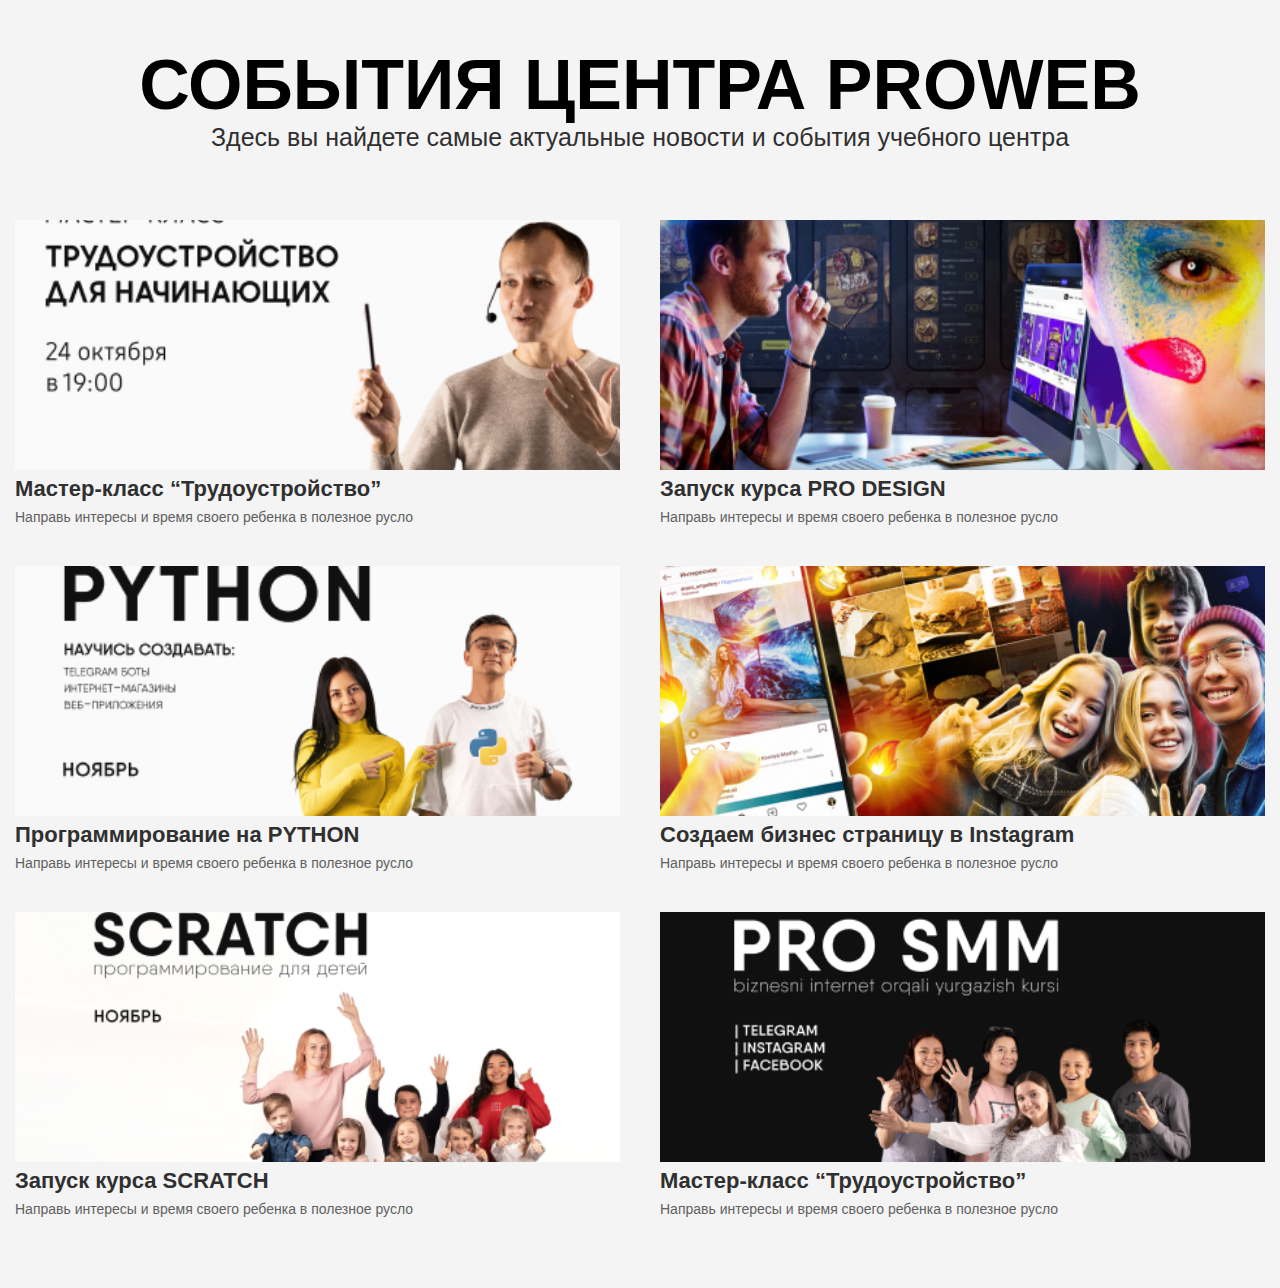
==== pages/events.html @ f5fd1965 "event-v0.0.1" ====
<!DOCTYPE html>
<html lang="ru">

<head>
    <meta charset="UTF-8">
    <meta http-equiv="X-UA-Compatible" content="IE=edge">
    <meta name="viewport" content="width=device-width, initial-scale=1.0">
    <title>События центра PROWEB</title>
    <link rel="stylesheet" href="../styles/style.css">
</head>

<body>
    <section class="events">
        <h2 class="events__title">СОБЫТИЯ ЦЕНТРА PROWEB</h2>
        <p class="events__subtitle">Здесь вы найдете самые актуальные новости и события учебного центра</p>

        <div class="container">
            <div class="events__row"></div>
            <div class="events__single single">
                <div class="single__current">
                    <img class="single__image" src="./" alt="">
                    <h2 class="single__title"></h2>
                    <p class="single__descr"></p>
                    <a class="single__link" href="#">←  На главную страницу событий </a>
                </div>
                <div class="single__more"></div>
            </div>
        </div>

    </section>


    <script src="../scripts/script.js"></script>
</body>

</html>
---- styles/style.css ----
* {
    margin: 0;
    padding: 0;
    box-sizing: border-box;
    font-family: sans-serif;
}
a {
    text-decoration: none;
}
li {
    list-style: none;
}
h1,
h2,
h3,
h4,
h5,
h6,
p,
a,
li {
    line-height: 1;
}
body {
    min-width: 320px;
}
.container {
    max-width: 1500px;
    width: 100%;
    margin: 0 auto;
    padding: 0 15px;
}
.events {
    background: #f4f4f4;
    padding: 50px 0 70px;
}
.events__title {
    font-weight: 700;
    font-size: 70px;
    text-align: center;
}
.events__subtitle {
    font-weight: 300;
    font-size: 25px;
    text-align: center;
    color: #303030;
    margin: 5px 0 70px;
}
.swiper-container {
    max-width: 1400px;
    width: 100%;
}
.swiper-slide {
    display: flex;
    justify-content: center;
    align-items: center;
}
.events__link {
    display: flex;
    flex-direction: column;
}
.events__image {
    width: 100%;
    object-fit: cover;
}
.events__button {
    color: #303030;
    top: 41%;
}
.events__button::after {
    font-size: 30px;
}
.events__link-title {
    font-weight: 600;
    font-size: 22px;
    color: #303030;
    margin: 8px 0;
}
.events__link-subtitle {
    font-weight: 300;
    font-size: 14px;
    color: #616161;
    line-height: 18px;
}
.events__row {
    display: grid;
    grid-template-columns: repeat(3, 1fr);
    grid-gap: 40px;
    grid-column: 50px;
}
.events__row .events__image {
    height: 250px;
}
.events__single {
    display: none;
    grid-template-columns: 3fr 1fr;
    gap: 60px;
}
.single__image {
    width: 100%;
    height: 580px;
    object-fit: cover;
}
.single__title {
    font-weight: 600;
    font-size: 38px;
    color: #303030;
    margin: 30px 0;
}
.single__descr {
    font-weight: 300;
    font-size: 24px;
    line-height: 35px;
    color: #303030;
}
.single__link {
    font-weight: 600;
    font-size: 27px;
    color: #303030;
    display: block;
    margin-top: 50px;
}
.single__current {
    height: fit-content;
}
.single__more {
    overflow-y: auto;
    padding-right: 25px;
}
.single__more .events__link-title {
    font-size: 18px;
}
.single__more .events__link:not(:last-child) {
    margin-bottom: 20px;
}
.single__more .events__image {
    height: 180px;
}
.swiper-container .events__image {
    width: 416px;
    height: 234px;
}
.events__slider {
    position: relative;
    max-width: 1500px;
    width: 100%;
    margin: 0 auto;
}
.events__mobile {
    display: none;
    padding: 0 40px;
}
.events__mobile .events__link {
    margin-bottom: 35px;
}
.events__more-link {
    font-weight: 300;
    font-size: 29px;
    text-align: center;
    border-bottom: 1px solid #303030;
    color: #303030;
    display: block;
    margin: 0 auto;
    width: fit-content;
}

@media (max-width: 1499px) {
    .events__slider {
        max-width: 1000px;
    }
    .swiper-container {
        max-width: 900px;
    }
}
@media (max-width: 1400px) {
    .events__row {
        grid-template-columns: repeat(2, 1fr);
    }
    .single__image {
        height: 480px;
    }
    .single__more .events__image {
        height: 140px;
    }
    .events__single {
        gap: 30px;
    }
}
@media (max-width: 1200px) {
    .events__title {
        font-size: 64px;
    }
    .events__subtitle {
        font-size: 23px;
    }
    .single__image {
        height: 420px;
    }
    .single__title {
        font-size: 30px;
        margin: 20px 0;
    }
    .single__descr {
        font-size: 20px;
        line-height: 28px;
    }
    .single__link {
        font-size: 24px;
        margin-top: 40px;
    }
    .single__more .events__image {
        height: 125px;
    }
    .single__more .events__link-title {
        font-size: 16px;
    }
}
@media (max-width: 992px) {
    .events__title {
        font-size: 50px;
    }
    .events__subtitle {
        font-size: 18px;
    }
    .events__slider {
        max-width: 600px;
    }
    .swiper-container {
        max-width: 500px;
    }
    .events__row {
        grid-template-columns: 1fr;
    }
    .events__row .events__link {
        text-align: center;
    }
    .events__row .events__image {
        object-fit: contain;
    }
    .events__single {
        grid-template-columns: 1fr;
    }
    .single__more {
        padding-right: 0;
    }
    .single__more .events__image {
        height: 260px;
        object-fit: contain;
    }
    .single__more .events__link {
        text-align: center;
    }
    .single__more .events__link-title {
        font-size: 24px;
    }
    .single__image {
        object-fit: contain;
    }
    .single__title {
        text-align: center;
    }
}
@media (max-width: 768px) {
    .events__title {
        font-size: 36px;
    }
    .events__subtitle {
        font-size: 16px;
    }
    .events__slider {
        display: none;
    }
    .events__mobile {
        display: block;
    }
    .single__more .events__image {
        height: 240px;
    }
    .single__image {
        height: 300px;
    }
    .single__title {
        font-size: 28px;
    }
    .single__descr {
        font-size: 18px;
    }
}
@media (max-width: 576px) {
    .events__title {
        font-size: 30px;
    }
    .events__button {
        display: none;
    }
    .swiper-container .events__link {
        text-align: center;
    }
    .swiper-container .events__image {
        width: 100%;
        height: 200px;
        object-fit: contain;
    }
    .events__link-title {
        font-size: 18px;
    }
    .events__mobile {
        padding: 0 20px;
    }
    .events__more-link {
        font-size: 18px;
    }
    .single__more .events__image {
        height: 180px;
    }
    .single__link {
        font-size: 17px;
    }
    .single__more .events__link-title {
        font-size: 16px;
    }
    .single__image {
        height: 180px;
    }
    .single__title {
        font-size: 24px;
        margin: 15px 0;
    }
    .single__descr {
        font-size: 16px;
        line-height: 22px;
    }
}
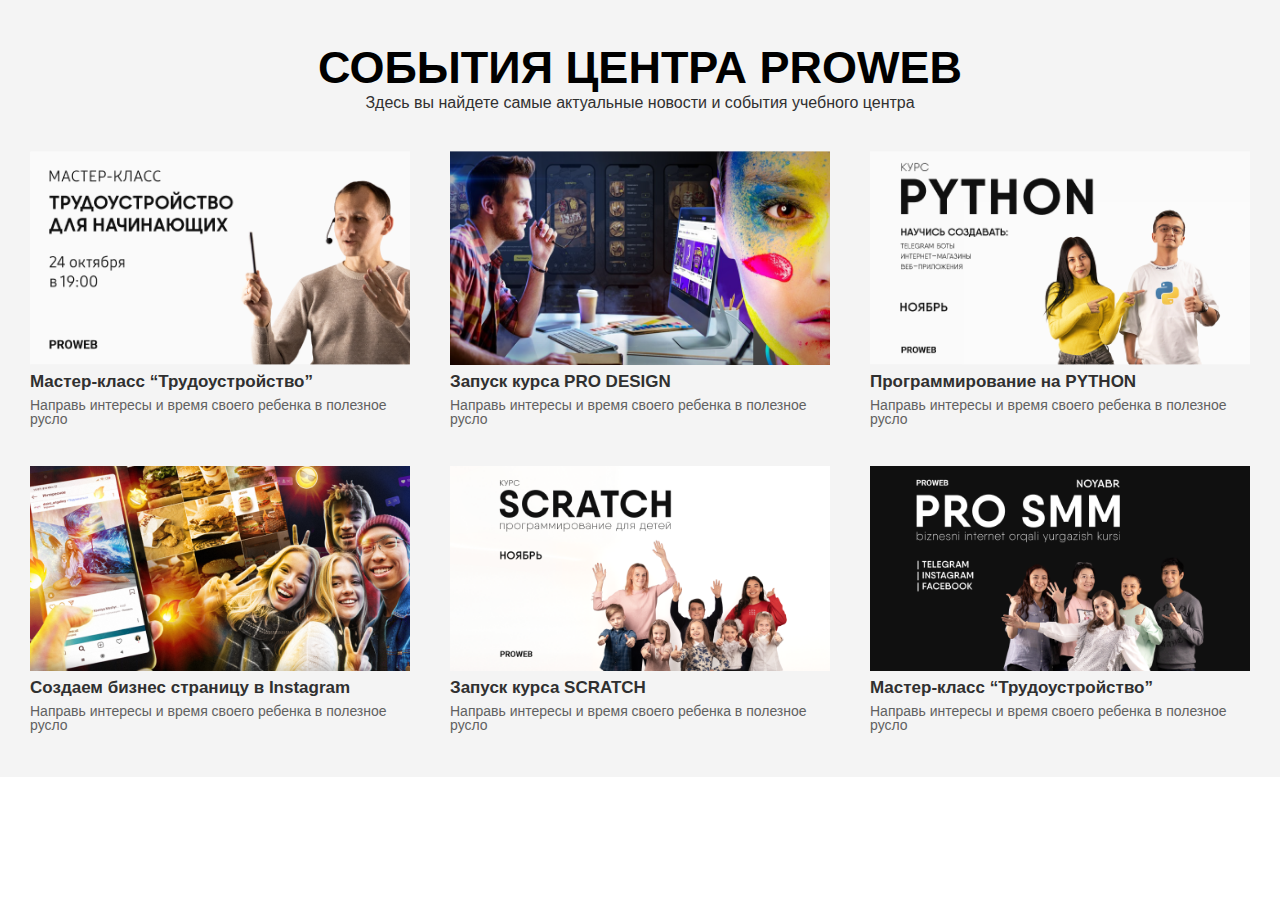
==== commit 553e4750: "event-v0.0.4" ====
--- a/pages/events.html
+++ b/pages/events.html
@@ -11,10 +11,11 @@
 
 <body>
     <section class="events">
-        <h2 class="events__title">СОБЫТИЯ ЦЕНТРА PROWEB</h2>
-        <p class="events__subtitle">Здесь вы найдете самые актуальные новости и события учебного центра</p>
-
         <div class="container">
+            <h2 class="events__title">СОБЫТИЯ ЦЕНТРА PROWEB</h2>
+            <p class="events__subtitle">Здесь вы найдете самые актуальные новости и события учебного центра</p>
+        </div>
+        
             <div class="events__row"></div>
             <div class="events__single single">
                 <div class="single__current">
@@ -25,7 +26,6 @@
                 </div>
                 <div class="single__more"></div>
             </div>
-        </div>
 
     </section>
 
--- a/styles/style.css
+++ b/styles/style.css
@@ -2,7 +2,7 @@
     margin: 0;
     padding: 0;
     box-sizing: border-box;
-    font-family: sans-serif;
+    font-family: "Inter", sans-serif;
 }
 a {
     text-decoration: none;
@@ -33,6 +33,9 @@
 .events {
     background: #f4f4f4;
     padding: 50px 0 70px;
+    display: flex;
+    flex-direction: column;
+    align-items: center;
 }
 .events__title {
     font-weight: 700;
@@ -87,18 +90,18 @@
     grid-template-columns: repeat(3, 1fr);
     grid-gap: 40px;
     grid-column: 50px;
-}
-.events__row .events__image {
-    height: 250px;
+    padding: 0 30px;
 }
 .events__single {
     display: none;
     grid-template-columns: 3fr 1fr;
     gap: 60px;
+    max-width: 1500px;
+    width: 100%;
+    padding: 0 15px;
 }
 .single__image {
     width: 100%;
-    height: 580px;
     object-fit: cover;
 }
 .single__title {
@@ -133,18 +136,19 @@
 .single__more .events__link:not(:last-child) {
     margin-bottom: 20px;
 }
-.single__more .events__image {
-    height: 180px;
-}
 .swiper-container .events__image {
-    width: 416px;
-    height: 234px;
+    width: 100%;
+}
+.events__container {
+    padding: 0 120px;
+    width: 100%;
+    display: flex;
+    justify-content: center;
 }
 .events__slider {
     position: relative;
     max-width: 1500px;
     width: 100%;
-    margin: 0 auto;
 }
 .events__mobile {
     display: none;
@@ -163,38 +167,105 @@
     margin: 0 auto;
     width: fit-content;
 }
+.swiper-button-prev {
+    left: -10px;
+}
+.swiper-button-next {
+    right: -10px;
+}
 
-@media (max-width: 1499px) {
-    .events__slider {
-        max-width: 1000px;
-    }
-    .swiper-container {
-        max-width: 900px;
+@media (max-width: 1700px) {
+    .swiper-button-prev {
+        left: -50px;
+    }
+    .swiper-button-next {
+        right: -50px;
+    }
+    .events__link-subtitle {
+        line-height: 16px;
+    }
+    .events__title {
+        font-size: 65px;
+    }
+    .events__subtitle {
+        font-size: 24px;
+    }
+    .events {
+        padding: 65px 0;
+    }
+}
+@media (max-width: 1600px) {
+    .events {
+        padding: 60px 0;
+    }
+    .events__title {
+        font-size: 60px;
+    }
+    .events__subtitle {
+        font-size: 22px;
+        margin-bottom: 65px;
+    }
+    .events__link-subtitle {
+        line-height: 15px;
+    }
+}
+@media (max-width: 1500px) {
+    .events {
+        padding: 55px 0;
+    }
+    .events__title {
+        font-size: 55px;
+    }
+    .events__subtitle {
+        font-size: 20px;
+        margin-bottom: 60px;
+    }
+    .events__link-title {
+        font-size: 20px;
+    }
+    .events__link-subtitle {
+        line-height: 14px;
     }
 }
 @media (max-width: 1400px) {
-    .events__row {
-        grid-template-columns: repeat(2, 1fr);
-    }
-    .single__image {
-        height: 480px;
-    }
-    .single__more .events__image {
-        height: 140px;
-    }
     .events__single {
         gap: 30px;
     }
+    .events__link-title {
+        font-size: 18px;
+    }
+    .events__title {
+        font-size: 50px;
+    }
+    .events__subtitle {
+        font-size: 18px;
+        margin-bottom: 50px;
+    }
+    .events {
+        padding: 50px 0;
+    }
+}
+@media (max-width: 1300px) {
+    .events__link-title {
+        font-size: 17px;
+    }
+    .events__title {
+        font-size: 45px;
+    }
+    .events__subtitle {
+        font-size: 16px;
+        margin-bottom: 40px;
+    }
+    .events {
+        padding: 45px 0;
+    }
 }
 @media (max-width: 1200px) {
-    .events__title {
-        font-size: 64px;
-    }
-    .events__subtitle {
-        font-size: 23px;
-    }
-    .single__image {
-        height: 420px;
+    .events {
+        padding: 40px 0;
+    }
+    .events__subtitle {
+        margin-bottom: 35px;
     }
     .single__title {
         font-size: 30px;
@@ -208,87 +279,97 @@
         font-size: 24px;
         margin-top: 40px;
     }
-    .single__more .events__image {
-        height: 125px;
-    }
     .single__more .events__link-title {
         font-size: 16px;
     }
+    .events__link-title {
+        font-size: 15px;
+    }
+    .events__link-subtitle {
+        font-size: 13px;
+    }
+}
+@media (max-width: 1100px) {
+    .events__row {
+        gap: 30px;
+    }
+    .events {
+        padding: 35px 0;
+    }
+    .events__title {
+        font-size: 42px;
+    }
+    .events__subtitle {
+        font-size: 15px;
+        margin-bottom: 30px;
+    }
+    .events__link-title {
+        font-size: 14px;
+    }
+    .events__link-subtitle {
+        font-size: 12px;
+    }
 }
 @media (max-width: 992px) {
-    .events__title {
-        font-size: 50px;
-    }
-    .events__subtitle {
+    .events__row {
+        grid-template-columns: repeat(2, 1fr);
+    }
+    .events__row .events__link-title {
+        font-size: 17px;
+    }
+    .events__row .events__link-subtitle {
+        font-size: 14px;
+    }
+    .events__single {
+        grid-template-columns: 1fr;
+        padding: 0;
+    }
+    .single__title,
+    .single__descr,
+    .single__link,
+    .single__more .events__link-title,
+    .single__more .events__link-subtitle {
+        padding: 0 15px;
+    }
+    .single__more {
+        padding-right: 0;
+        display: grid;
+        grid-template-columns: repeat(2, 1fr);
+    }
+    .single__more .events__link-title {
+        font-size: 21px;
+    }
+    .single__title {
+        text-align: center;
+    }
+}
+@media (max-width: 768px) {
+    .events__slider {
+        display: none;
+    }
+    .events__mobile .events__link-title {
+        font-size: 17px;
+    }
+    .events__mobile {
+        display: block;
+    }
+    .single__title {
+        font-size: 28px;
+    }
+    .single__descr {
         font-size: 18px;
     }
-    .events__slider {
-        max-width: 600px;
-    }
-    .swiper-container {
-        max-width: 500px;
+    .single__more .events__link-title {
+        font-size: 15px;
+    }
+}
+@media (max-width: 576px) {
+    .single__more {
+        grid-template-columns: 1fr;
     }
     .events__row {
         grid-template-columns: 1fr;
-    }
-    .events__row .events__link {
-        text-align: center;
-    }
-    .events__row .events__image {
-        object-fit: contain;
-    }
-    .events__single {
-        grid-template-columns: 1fr;
-    }
-    .single__more {
-        padding-right: 0;
-    }
-    .single__more .events__image {
-        height: 260px;
-        object-fit: contain;
-    }
-    .single__more .events__link {
-        text-align: center;
-    }
-    .single__more .events__link-title {
-        font-size: 24px;
-    }
-    .single__image {
-        object-fit: contain;
-    }
-    .single__title {
-        text-align: center;
-    }
-}
-@media (max-width: 768px) {
-    .events__title {
-        font-size: 36px;
-    }
-    .events__subtitle {
-        font-size: 16px;
-    }
-    .events__slider {
-        display: none;
-    }
-    .events__mobile {
-        display: block;
-    }
-    .single__more .events__image {
-        height: 240px;
-    }
-    .single__image {
-        height: 300px;
-    }
-    .single__title {
-        font-size: 28px;
-    }
-    .single__descr {
-        font-size: 18px;
-    }
-}
-@media (max-width: 576px) {
-    .events__title {
-        font-size: 30px;
+        padding: 0;
     }
     .events__button {
         display: none;
@@ -305,22 +386,20 @@
         font-size: 18px;
     }
     .events__mobile {
-        padding: 0 20px;
+        padding: 0;
+    }
+    .events__link-title,
+    .events__link-subtitle {
+        padding: 0 15px;
     }
     .events__more-link {
         font-size: 18px;
     }
-    .single__more .events__image {
-        height: 180px;
-    }
     .single__link {
         font-size: 17px;
     }
     .single__more .events__link-title {
         font-size: 16px;
-    }
-    .single__image {
-        height: 180px;
     }
     .single__title {
         font-size: 24px;
@@ -330,4 +409,10 @@
         font-size: 16px;
         line-height: 22px;
     }
-}
+    .events__title {
+        font-size: 25px;
+    }
+    .events__subtitle {
+        font-size: 14px;
+    }
+}
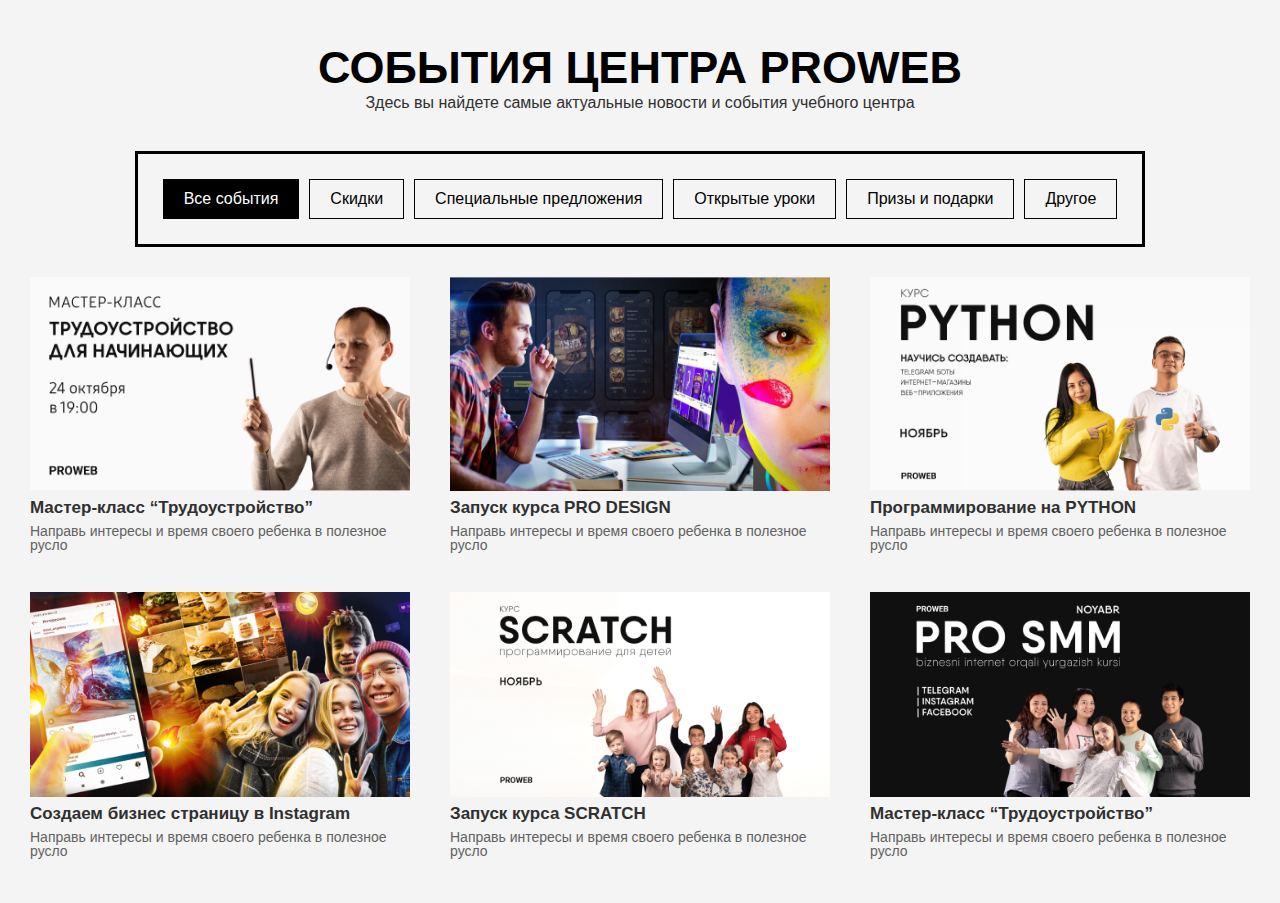
==== commit a48b2508: "Update" ====
--- a/pages/events.html
+++ b/pages/events.html
@@ -15,21 +15,31 @@
             <h2 class="events__title">СОБЫТИЯ ЦЕНТРА PROWEB</h2>
             <p class="events__subtitle">Здесь вы найдете самые актуальные новости и события учебного центра</p>
         </div>
-        
-            <div class="events__row"></div>
-            <div class="events__single single">
-                <div class="single__current">
-                    <img class="single__image" src="./" alt="">
-                    <h2 class="single__title"></h2>
-                    <p class="single__descr"></p>
-                    <a class="single__link" href="#">←  На главную страницу событий </a>
-                </div>
-                <div class="single__more"></div>
+
+        <div class="events__tags">
+            <div class="events__tag events__tag_active" data-tag="all">Все события</div>
+            <div class="events__tag" data-tag="sales">Скидки</div>
+            <div class="events__tag" data-tag="special-offers">Специальные предложения</div>
+            <div class="events__tag" data-tag="open-lessons">Открытые уроки</div>
+            <div class="events__tag" data-tag="gifts">Призы и подарки</div>
+            <div class="events__tag" data-tag="more">Другое</div>
+        </div>
+        <div class="events__row"></div>
+        <div class="events__single single">
+            <div class="single__current">
+                <img class="single__image" src="./" alt="">
+                <h2 class="single__title"></h2>
+                <p class="single__descr"></p>
+                <a class="single__link" href="#">← На главную страницу событий </a>
             </div>
+            <div class="single__more"></div>
+        </div>
 
     </section>
 
 
+    <script src="../scripts/db/events.js"></script>
+    <script src="../scripts/db/tags.js"></script>
     <script src="../scripts/script.js"></script>
 </body>
 
--- a/styles/style.css
+++ b/styles/style.css
@@ -1,14 +1,14 @@
 * {
-    margin: 0;
-    padding: 0;
-    box-sizing: border-box;
-    font-family: "Inter", sans-serif;
+  margin: 0;
+  padding: 0;
+  box-sizing: border-box;
+  font-family: "Inter", sans-serif;
 }
 a {
-    text-decoration: none;
+  text-decoration: none;
 }
 li {
-    list-style: none;
+  list-style: none;
 }
 h1,
 h2,
@@ -19,400 +19,431 @@
 p,
 a,
 li {
-    line-height: 1;
+  line-height: 1;
 }
 body {
-    min-width: 320px;
+  min-width: 320px;
+}
+.d-none {
+    display: none !important;
 }
 .container {
-    max-width: 1500px;
-    width: 100%;
-    margin: 0 auto;
-    padding: 0 15px;
+  max-width: 1500px;
+  width: 100%;
+  margin: 0 auto;
+  padding: 0 15px;
 }
 .events {
-    background: #f4f4f4;
-    padding: 50px 0 70px;
-    display: flex;
-    flex-direction: column;
-    align-items: center;
+  background: #f4f4f4;
+  padding: 50px 0 70px;
+  display: flex;
+  flex-direction: column;
+  align-items: center;
 }
 .events__title {
-    font-weight: 700;
-    font-size: 70px;
-    text-align: center;
+  font-weight: 700;
+  font-size: 70px;
+  text-align: center;
 }
 .events__subtitle {
-    font-weight: 300;
-    font-size: 25px;
-    text-align: center;
-    color: #303030;
-    margin: 5px 0 70px;
+  font-weight: 300;
+  font-size: 25px;
+  text-align: center;
+  color: #303030;
+  margin: 5px 0 70px;
 }
 .swiper-container {
-    max-width: 1400px;
-    width: 100%;
+  max-width: 1400px;
+  width: 100%;
 }
 .swiper-slide {
-    display: flex;
-    justify-content: center;
-    align-items: center;
+  display: flex;
+  justify-content: center;
+  align-items: center;
 }
 .events__link {
-    display: flex;
-    flex-direction: column;
+  display: flex;
+  flex-direction: column;
+}
+.events__link.active {
+  display: none;
 }
 .events__image {
-    width: 100%;
-    object-fit: cover;
+  width: 100%;
+  object-fit: cover;
 }
 .events__button {
-    color: #303030;
-    top: 41%;
+  color: #303030;
+  top: 41%;
 }
 .events__button::after {
-    font-size: 30px;
+  font-size: 30px;
 }
 .events__link-title {
-    font-weight: 600;
-    font-size: 22px;
-    color: #303030;
-    margin: 8px 0;
+  font-weight: 600;
+  font-size: 22px;
+  color: #303030;
+  margin: 8px 0;
 }
 .events__link-subtitle {
-    font-weight: 300;
-    font-size: 14px;
-    color: #616161;
-    line-height: 18px;
+  font-weight: 300;
+  font-size: 14px;
+  color: #616161;
+  line-height: 18px;
 }
 .events__row {
-    display: grid;
-    grid-template-columns: repeat(3, 1fr);
-    grid-gap: 40px;
-    grid-column: 50px;
-    padding: 0 30px;
+  display: grid;
+  grid-template-columns: repeat(3, 1fr);
+  grid-gap: 40px;
+  grid-column: 50px;
+  padding: 0 30px;
 }
 .events__single {
-    display: none;
-    grid-template-columns: 3fr 1fr;
-    gap: 60px;
-    max-width: 1500px;
-    width: 100%;
-    padding: 0 15px;
+  display: none;
+  grid-template-columns: 3fr 1fr;
+  gap: 60px;
+  max-width: 1500px;
+  width: 100%;
+  padding: 0 15px;
 }
 .single__image {
-    width: 100%;
-    object-fit: cover;
+  width: 100%;
+  object-fit: cover;
 }
 .single__title {
-    font-weight: 600;
-    font-size: 38px;
-    color: #303030;
-    margin: 30px 0;
+  font-weight: 600;
+  font-size: 38px;
+  color: #303030;
+  margin: 30px 0;
 }
 .single__descr {
-    font-weight: 300;
-    font-size: 24px;
-    line-height: 35px;
-    color: #303030;
+  font-weight: 300;
+  font-size: 24px;
+  line-height: 35px;
+  color: #303030;
 }
 .single__link {
-    font-weight: 600;
-    font-size: 27px;
-    color: #303030;
-    display: block;
-    margin-top: 50px;
+  font-weight: 600;
+  font-size: 27px;
+  color: #303030;
+  display: block;
+  margin-top: 50px;
 }
 .single__current {
-    height: fit-content;
+  height: fit-content;
 }
 .single__more {
-    overflow-y: auto;
-    padding-right: 25px;
+  overflow-y: auto;
+  padding-right: 25px;
 }
 .single__more .events__link-title {
-    font-size: 18px;
+  font-size: 18px;
 }
 .single__more .events__link:not(:last-child) {
-    margin-bottom: 20px;
+  margin-bottom: 20px;
 }
 .swiper-container .events__image {
-    width: 100%;
+  width: 100%;
 }
 .events__container {
-    padding: 0 120px;
-    width: 100%;
-    display: flex;
-    justify-content: center;
+  padding: 0 120px;
+  width: 100%;
+  display: flex;
+  justify-content: center;
 }
 .events__slider {
-    position: relative;
-    max-width: 1500px;
-    width: 100%;
+  position: relative;
+  max-width: 1500px;
+  width: 100%;
 }
 .events__mobile {
-    display: none;
-    padding: 0 40px;
+  display: none;
+  padding: 0 40px;
 }
 .events__mobile .events__link {
-    margin-bottom: 35px;
+  margin-bottom: 35px;
 }
 .events__more-link {
-    font-weight: 300;
-    font-size: 29px;
-    text-align: center;
-    border-bottom: 1px solid #303030;
-    color: #303030;
-    display: block;
-    margin: 0 auto;
-    width: fit-content;
+  font-weight: 300;
+  font-size: 29px;
+  text-align: center;
+  border-bottom: 1px solid #303030;
+  color: #303030;
+  display: block;
+  margin: 0 auto;
+  width: fit-content;
 }
 .swiper-button-prev {
-    left: -10px;
+  left: -10px;
 }
 .swiper-button-next {
-    right: -10px;
+  right: -10px;
+}
+.events__tags {
+  display: flex;
+  justify-content: center;
+  align-items: center;
+  flex-wrap: wrap;
+  border: 3px solid #000;
+  padding: 20px;
+  margin-bottom: 30px;
+}
+.events__tag {
+  padding: 10px 20px;
+  border: 1px solid #000;
+  margin: 5px;
+  cursor: pointer;
+}
+.events__tag:hover {
+  background: #e0e0e0;
+}
+.events__tag_active {
+  background: #000;
+  color: #fff;
+}
+.events__tag_active:hover {
+    background: #000;
 }
 
 @media (max-width: 1700px) {
-    .swiper-button-prev {
-        left: -50px;
-    }
-    .swiper-button-next {
-        right: -50px;
-    }
-    .events__link-subtitle {
-        line-height: 16px;
-    }
-    .events__title {
-        font-size: 65px;
-    }
-    .events__subtitle {
-        font-size: 24px;
-    }
-    .events {
-        padding: 65px 0;
-    }
+  .swiper-button-prev {
+    left: -50px;
+  }
+  .swiper-button-next {
+    right: -50px;
+  }
+  .events__link-subtitle {
+    line-height: 16px;
+  }
+  .events__title {
+    font-size: 65px;
+  }
+  .events__subtitle {
+    font-size: 24px;
+  }
+  .events {
+    padding: 65px 0;
+  }
 }
 @media (max-width: 1600px) {
-    .events {
-        padding: 60px 0;
-    }
-    .events__title {
-        font-size: 60px;
-    }
-    .events__subtitle {
-        font-size: 22px;
-        margin-bottom: 65px;
-    }
-    .events__link-subtitle {
-        line-height: 15px;
-    }
+  .events {
+    padding: 60px 0;
+  }
+  .events__title {
+    font-size: 60px;
+  }
+  .events__subtitle {
+    font-size: 22px;
+    margin-bottom: 65px;
+  }
+  .events__link-subtitle {
+    line-height: 15px;
+  }
 }
 @media (max-width: 1500px) {
-    .events {
-        padding: 55px 0;
-    }
-    .events__title {
-        font-size: 55px;
-    }
-    .events__subtitle {
-        font-size: 20px;
-        margin-bottom: 60px;
-    }
-    .events__link-title {
-        font-size: 20px;
-    }
-    .events__link-subtitle {
-        line-height: 14px;
-    }
+  .events {
+    padding: 55px 0;
+  }
+  .events__title {
+    font-size: 55px;
+  }
+  .events__subtitle {
+    font-size: 20px;
+    margin-bottom: 60px;
+  }
+  .events__link-title {
+    font-size: 20px;
+  }
+  .events__link-subtitle {
+    line-height: 14px;
+  }
 }
 @media (max-width: 1400px) {
-    .events__single {
-        gap: 30px;
-    }
-    .events__link-title {
-        font-size: 18px;
-    }
-    .events__title {
-        font-size: 50px;
-    }
-    .events__subtitle {
-        font-size: 18px;
-        margin-bottom: 50px;
-    }
-    .events {
-        padding: 50px 0;
-    }
+  .events__single {
+    gap: 30px;
+  }
+  .events__link-title {
+    font-size: 18px;
+  }
+  .events__title {
+    font-size: 50px;
+  }
+  .events__subtitle {
+    font-size: 18px;
+    margin-bottom: 50px;
+  }
+  .events {
+    padding: 50px 0;
+  }
 }
 @media (max-width: 1300px) {
-    .events__link-title {
-        font-size: 17px;
-    }
-    .events__title {
-        font-size: 45px;
-    }
-    .events__subtitle {
-        font-size: 16px;
-        margin-bottom: 40px;
-    }
-    .events {
-        padding: 45px 0;
-    }
+  .events__link-title {
+    font-size: 17px;
+  }
+  .events__title {
+    font-size: 45px;
+  }
+  .events__subtitle {
+    font-size: 16px;
+    margin-bottom: 40px;
+  }
+  .events {
+    padding: 45px 0;
+  }
 }
 @media (max-width: 1200px) {
-    .events {
-        padding: 40px 0;
-    }
-    .events__subtitle {
-        margin-bottom: 35px;
-    }
-    .single__title {
-        font-size: 30px;
-        margin: 20px 0;
-    }
-    .single__descr {
-        font-size: 20px;
-        line-height: 28px;
-    }
-    .single__link {
-        font-size: 24px;
-        margin-top: 40px;
-    }
-    .single__more .events__link-title {
-        font-size: 16px;
-    }
-    .events__link-title {
-        font-size: 15px;
-    }
-    .events__link-subtitle {
-        font-size: 13px;
-    }
+  .events {
+    padding: 40px 0;
+  }
+  .events__subtitle {
+    margin-bottom: 35px;
+  }
+  .single__title {
+    font-size: 30px;
+    margin: 20px 0;
+  }
+  .single__descr {
+    font-size: 20px;
+    line-height: 28px;
+  }
+  .single__link {
+    font-size: 24px;
+    margin-top: 40px;
+  }
+  .single__more .events__link-title {
+    font-size: 16px;
+  }
+  .events__link-title {
+    font-size: 15px;
+  }
+  .events__link-subtitle {
+    font-size: 13px;
+  }
 }
 @media (max-width: 1100px) {
-    .events__row {
-        gap: 30px;
-    }
-    .events {
-        padding: 35px 0;
-    }
-    .events__title {
-        font-size: 42px;
-    }
-    .events__subtitle {
-        font-size: 15px;
-        margin-bottom: 30px;
-    }
-    .events__link-title {
-        font-size: 14px;
-    }
-    .events__link-subtitle {
-        font-size: 12px;
-    }
+  .events__row {
+    gap: 30px;
+  }
+  .events {
+    padding: 35px 0;
+  }
+  .events__title {
+    font-size: 42px;
+  }
+  .events__subtitle {
+    font-size: 15px;
+    margin-bottom: 30px;
+  }
+  .events__link-title {
+    font-size: 14px;
+  }
+  .events__link-subtitle {
+    font-size: 12px;
+  }
 }
 @media (max-width: 992px) {
-    .events__row {
-        grid-template-columns: repeat(2, 1fr);
-    }
-    .events__row .events__link-title {
-        font-size: 17px;
-    }
-    .events__row .events__link-subtitle {
-        font-size: 14px;
-    }
-    .events__single {
-        grid-template-columns: 1fr;
-        padding: 0;
-    }
-    .single__title,
-    .single__descr,
-    .single__link,
-    .single__more .events__link-title,
-    .single__more .events__link-subtitle {
-        padding: 0 15px;
-    }
-    .single__more {
-        padding-right: 0;
-        display: grid;
-        grid-template-columns: repeat(2, 1fr);
-    }
-    .single__more .events__link-title {
-        font-size: 21px;
-    }
-    .single__title {
-        text-align: center;
-    }
+  .events__row {
+    grid-template-columns: repeat(2, 1fr);
+  }
+  .events__row .events__link-title {
+    font-size: 17px;
+  }
+  .events__row .events__link-subtitle {
+    font-size: 14px;
+  }
+  .events__single {
+    grid-template-columns: 1fr;
+    padding: 0;
+  }
+  .single__title,
+  .single__descr,
+  .single__link,
+  .single__more .events__link-title,
+  .single__more .events__link-subtitle {
+    padding: 0 15px;
+  }
+  .single__more {
+    padding-right: 0;
+    display: grid;
+    grid-template-columns: repeat(2, 1fr);
+  }
+  .single__more .events__link-title {
+    font-size: 21px;
+  }
+  .single__title {
+    text-align: center;
+  }
 }
 @media (max-width: 768px) {
-    .events__slider {
-        display: none;
-    }
-    .events__mobile .events__link-title {
-        font-size: 17px;
-    }
-    .events__mobile {
-        display: block;
-    }
-    .single__title {
-        font-size: 28px;
-    }
-    .single__descr {
-        font-size: 18px;
-    }
-    .single__more .events__link-title {
-        font-size: 15px;
-    }
+  .events__slider {
+    display: none;
+  }
+  .events__mobile .events__link-title {
+    font-size: 17px;
+  }
+  .events__mobile {
+    display: block;
+  }
+  .single__title {
+    font-size: 28px;
+  }
+  .single__descr {
+    font-size: 18px;
+  }
+  .single__more .events__link-title {
+    font-size: 15px;
+  }
 }
 @media (max-width: 576px) {
-    .single__more {
-        grid-template-columns: 1fr;
-    }
-    .events__row {
-        grid-template-columns: 1fr;
-        padding: 0;
-    }
-    .events__button {
-        display: none;
-    }
-    .swiper-container .events__link {
-        text-align: center;
-    }
-    .swiper-container .events__image {
-        width: 100%;
-        height: 200px;
-        object-fit: contain;
-    }
-    .events__link-title {
-        font-size: 18px;
-    }
-    .events__mobile {
-        padding: 0;
-    }
-    .events__link-title,
-    .events__link-subtitle {
-        padding: 0 15px;
-    }
-    .events__more-link {
-        font-size: 18px;
-    }
-    .single__link {
-        font-size: 17px;
-    }
-    .single__more .events__link-title {
-        font-size: 16px;
-    }
-    .single__title {
-        font-size: 24px;
-        margin: 15px 0;
-    }
-    .single__descr {
-        font-size: 16px;
-        line-height: 22px;
-    }
-    .events__title {
-        font-size: 25px;
-    }
-    .events__subtitle {
-        font-size: 14px;
-    }
-}
+  .single__more {
+    grid-template-columns: 1fr;
+  }
+  .events__row {
+    grid-template-columns: 1fr;
+    padding: 0;
+  }
+  .events__button {
+    display: none;
+  }
+  .swiper-container .events__link {
+    text-align: center;
+  }
+  .swiper-container .events__image {
+    width: 100%;
+    height: 200px;
+    object-fit: contain;
+  }
+  .events__link-title {
+    font-size: 18px;
+  }
+  .events__mobile {
+    padding: 0;
+  }
+  .events__link-title,
+  .events__link-subtitle {
+    padding: 0 15px;
+  }
+  .events__more-link {
+    font-size: 18px;
+  }
+  .single__link {
+    font-size: 17px;
+  }
+  .single__more .events__link-title {
+    font-size: 16px;
+  }
+  .single__title {
+    font-size: 24px;
+    margin: 15px 0;
+  }
+  .single__descr {
+    font-size: 16px;
+    line-height: 22px;
+  }
+  .events__title {
+    font-size: 25px;
+  }
+  .events__subtitle {
+    font-size: 14px;
+  }
+}
